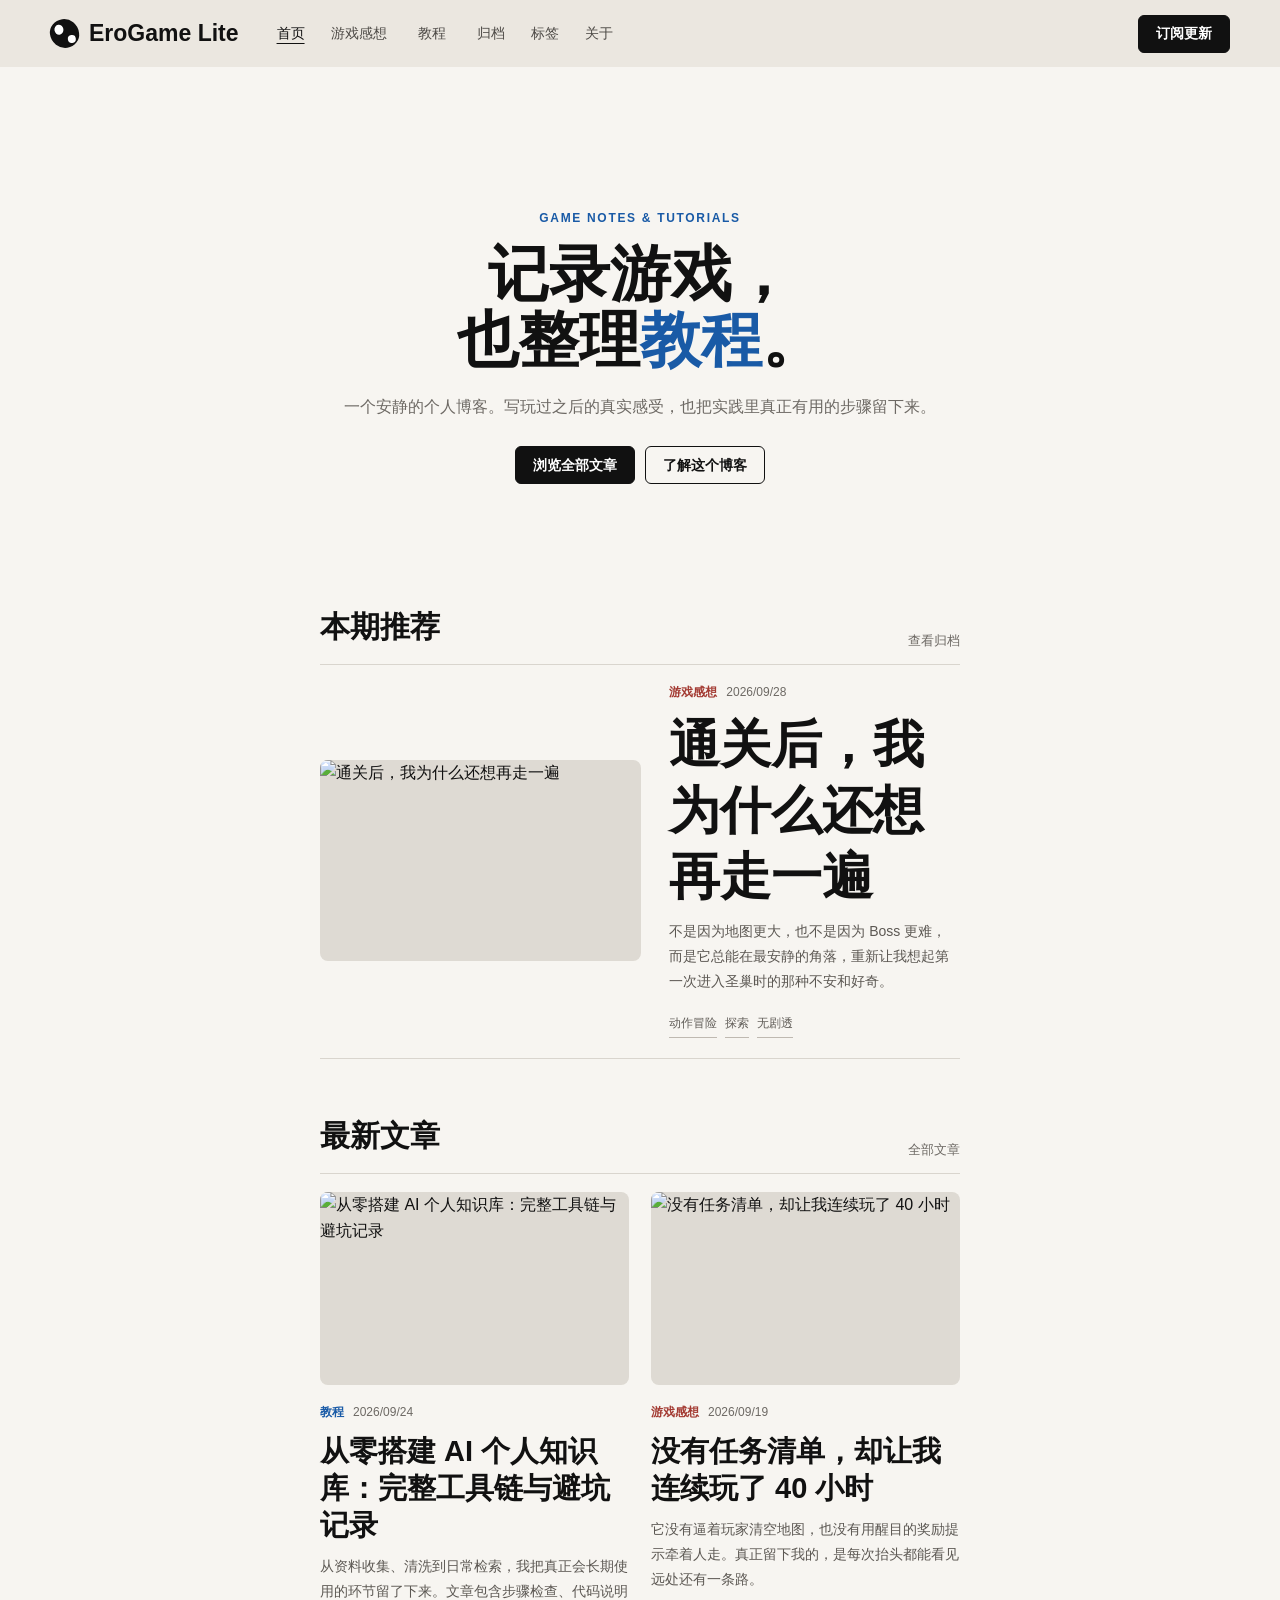
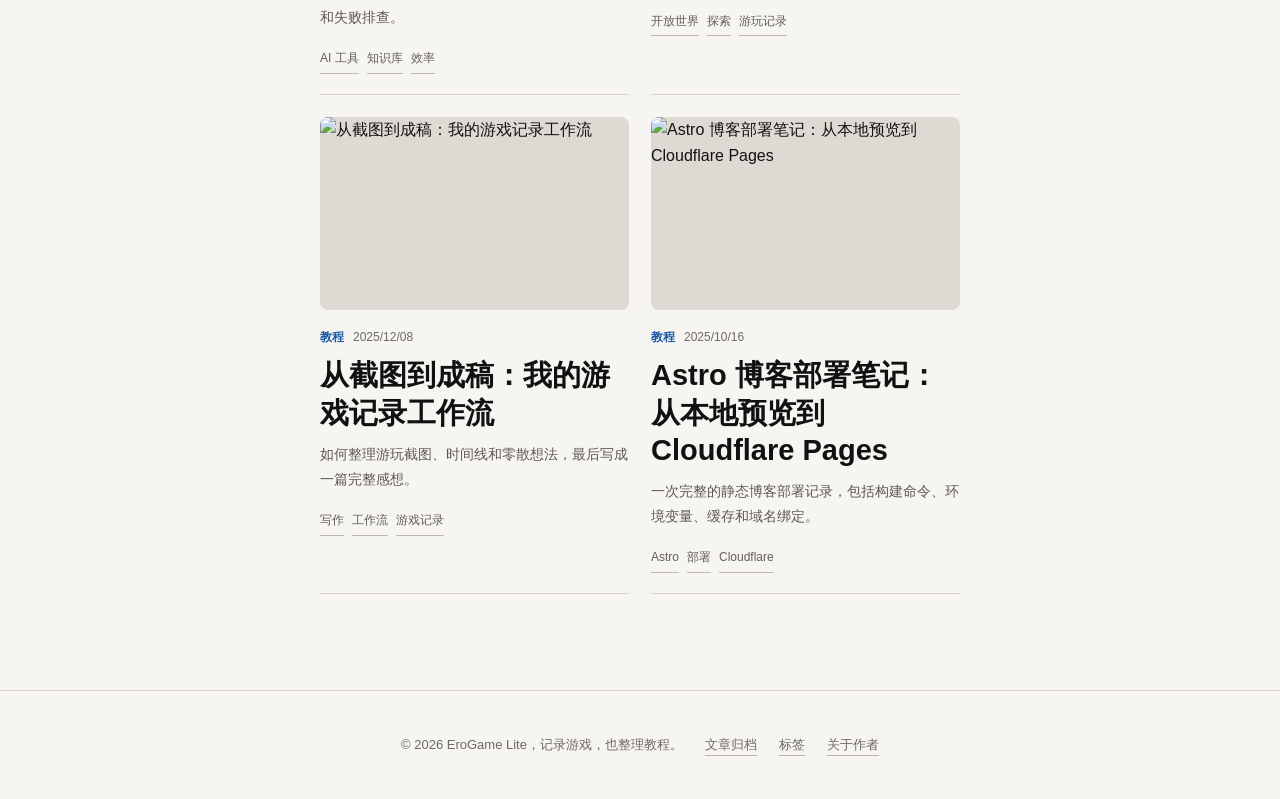
==== erogame-lite/index.html @ 3c937613 "Add files via upload 初始化 EroGame Lite 博客" ====
<!doctype html>
<html lang="zh-CN">
<head>
  <meta charset="utf-8">
  <meta name="viewport" content="width=device-width, initial-scale=1">
  <meta name="description" content="EroGame Lite：记录游戏体验，也整理真正用得上的教程。">
  <title>EroGame Lite · 游戏感想与教程</title>
  <link rel="stylesheet" href="assets/site.css">
  <link rel="stylesheet" href="assets/fonts.css">
  <script src="https://unpkg.com/lucide@0.468.0/dist/umd/lucide.js"></script>
  <script src="assets/posts.js"></script>
  <script src="assets/site.js" defer></script>
</head>
<body data-page="home" data-base=".">
  <header class="top-shell">
    <div class="header-inner">
      <a class="brand" href="index.html">
        <span class="brand-mark" aria-hidden="true"></span>
        <span>EroGame Lite</span>
      </a>

      <nav class="main-nav" aria-label="主菜单">
        <div class="nav-item">
          <a class="nav-link active" href="index.html">首页</a>
        </div>
        <div class="nav-item">
          <button class="nav-menu-button" type="button" data-submenu-toggle>
            游戏感想
            <i data-lucide="chevron-down"></i>
          </button>
          <div class="submenu">
            <a href="archive.html?type=game">全部游戏感想 <small>18 篇</small></a>
            <a href="tags.html?tag=动作冒险">动作冒险 <small>6 篇</small></a>
            <a href="tags.html?tag=视觉小说">视觉小说 <small>4 篇</small></a>
            <a href="tags.html?tag=游玩记录">游玩记录 <small>8 篇</small></a>
          </div>
        </div>
        <div class="nav-item">
          <button class="nav-menu-button" type="button" data-submenu-toggle>
            教程
            <i data-lucide="chevron-down"></i>
          </button>
          <div class="submenu">
            <a href="archive.html?type=tutorial">全部教程 <small>14 篇</small></a>
            <a href="tags.html?tag=AI 工具">AI 工具 <small>5 篇</small></a>
            <a href="tags.html?tag=部署">部署 <small>4 篇</small></a>
            <a href="tags.html?tag=写作">写作 <small>3 篇</small></a>
          </div>
        </div>
        <div class="nav-item">
          <a class="nav-link" href="archive.html">归档</a>
        </div>
        <div class="nav-item">
          <a class="nav-link" href="tags.html">标签</a>
        </div>
        <div class="nav-item">
          <a class="nav-link" href="about.html">关于</a>
        </div>
      </nav>

      <div class="header-actions">
        <button class="icon-button" type="button" data-open-search aria-label="搜索">
          <i data-lucide="search"></i>
        </button>
        <button class="button header-subscribe" type="button" data-open-subscribe>订阅更新</button>
        <button class="icon-button mobile-menu-button" type="button" data-open-menu aria-label="打开菜单">
          <i data-lucide="menu"></i>
        </button>
      </div>
    </div>
  </header>

  <main class="page">
    <section class="hero">
      <p class="eyebrow">Game notes & tutorials</p>
      <h1 class="page-title center">记录游戏，<br>也整理<span class="title-accent">教程</span>。</h1>
      <p class="page-description center">一个安静的个人博客。写玩过之后的真实感受，也把实践里真正有用的步骤留下来。</p>
      <div class="hero-actions">
        <a class="button" href="archive.html">浏览全部文章</a>
        <a class="button secondary" href="about.html">了解这个博客</a>
      </div>
    </section>

    <section aria-labelledby="featured-title">
      <div class="section-head">
        <h2 id="featured-title">本期推荐</h2>
        <a href="archive.html">查看归档</a>
      </div>
      <div class="post-grid" data-home-featured></div>
    </section>

    <section aria-labelledby="latest-title">
      <div class="section-head">
        <h2 id="latest-title">最新文章</h2>
        <a href="archive.html">全部文章</a>
      </div>
      <div class="post-grid" data-home-latest></div>
    </section>
  </main>

  <footer class="site-footer">
    <div class="footer-inner">
      <span>© 2026 EroGame Lite，记录游戏，也整理教程。</span>
      <a href="archive.html">文章归档</a>
      <a href="tags.html">标签</a>
      <a href="about.html">关于作者</a>
    </div>
  </footer>
</body>
</html>
---- erogame-lite/assets/site.css ----
:root {
  --paper: #f7f5f1;
  --paper-deep: #ebe7e0;
  --surface: #ffffff;
  --ink: #111111;
  --muted: #6d6964;
  --soft: #938e87;
  --line: #d9d5ce;
  --line-soft: #e5e1db;
  --blue: #195aa6;
  --blue-soft: #eaf1f9;
  --red: #a33a32;
  --red-soft: #f8ece9;
  --green: #2d7559;
  --reading: min(50vw, 760px);
  --wide: min(1180px, calc(100% - 48px));
  --radius: 8px;
  --shadow: 0 16px 40px rgba(20, 20, 20, 0.07);
}

* {
  box-sizing: border-box;
}

html {
  scroll-behavior: smooth;
  scroll-padding-top: 132px;
}

body {
  margin: 0;
  color: var(--ink);
  background: var(--paper);
  font-family: var(--font-sans);
  line-height: 1.65;
  text-rendering: optimizeLegibility;
}

body.drawer-open,
body.modal-open {
  overflow: hidden;
}

a {
  color: inherit;
  text-decoration: none;
}

button,
input,
select {
  color: inherit;
  font: inherit;
}

button {
  cursor: pointer;
}

img {
  max-width: 100%;
}

svg {
  display: block;
}

.sr-only {
  position: absolute;
  width: 1px;
  height: 1px;
  padding: 0;
  margin: -1px;
  overflow: hidden;
  clip: rect(0, 0, 0, 0);
  white-space: nowrap;
  border: 0;
}

.top-shell {
  position: sticky;
  top: 0;
  z-index: 40;
  background: var(--paper-deep);
  transition: transform 420ms cubic-bezier(0.22, 1, 0.36, 1), box-shadow 320ms ease;
  will-change: transform;
}

.top-shell.scrolled {
  box-shadow: 0 10px 30px rgba(17, 17, 17, 0.06);
}

.top-shell.retracted {
  transform: translateY(-100%);
  box-shadow: none;
}

.header-inner,
.subnav-inner {
  width: var(--wide);
  margin: 0 auto;
}

.header-inner {
  display: flex;
  align-items: center;
  gap: 38px;
  min-height: 66px;
}

.brand {
  display: flex;
  flex: 0 0 auto;
  align-items: center;
  gap: 10px;
  font-family: var(--font-sans);
  font-size: 23px;
  font-weight: 700;
  letter-spacing: 0;
}

.brand-mark {
  position: relative;
  width: 29px;
  height: 29px;
  flex: 0 0 auto;
  overflow: hidden;
  border-radius: 49% 51% 47% 53% / 46% 55% 45% 54%;
  background: var(--ink);
  transform: rotate(-8deg);
}

.brand-mark::before,
.brand-mark::after {
  position: absolute;
  border-radius: 50%;
  background: #fff;
  content: "";
}

.brand-mark::before {
  top: 5px;
  left: 5px;
  width: 9px;
  height: 10px;
}

.brand-mark::after {
  right: 4px;
  bottom: 4px;
  width: 8px;
  height: 8px;
}

.main-nav {
  display: flex;
  flex: 1 1 auto;
  align-items: center;
  gap: 26px;
  min-width: 0;
}

.nav-item {
  position: relative;
}

.nav-link,
.nav-menu-button {
  display: inline-flex;
  align-items: center;
  gap: 5px;
  padding: 22px 0;
  border: 0;
  color: #4d4a46;
  background: transparent;
  font-size: 14px;
  white-space: nowrap;
}

.nav-link:hover,
.nav-link.active,
.nav-menu-button:hover,
.nav-item.open > .nav-menu-button {
  color: var(--ink);
}

.nav-link.active {
  text-decoration: underline;
  text-decoration-thickness: 1px;
  text-underline-offset: 5px;
}

.nav-menu-button svg {
  width: 14px;
  height: 14px;
  transition: transform 260ms cubic-bezier(0.22, 1, 0.36, 1);
}

.nav-item.open .nav-menu-button svg {
  transform: rotate(180deg);
}

.submenu {
  position: absolute;
  top: calc(100% - 3px);
  left: -13px;
  width: 210px;
  padding: 8px;
  border: 1px solid var(--line);
  border-radius: var(--radius);
  background: var(--paper);
  box-shadow: var(--shadow);
  opacity: 0;
  pointer-events: none;
  transform: translateY(-10px) scale(0.98);
  transform-origin: top left;
  transition:
    opacity 240ms ease,
    transform 320ms cubic-bezier(0.22, 1, 0.36, 1),
    visibility 240ms ease;
  visibility: hidden;
}

.nav-item.open .submenu,
.nav-item:hover .submenu,
.nav-item:focus-within .submenu {
  opacity: 1;
  pointer-events: auto;
  transform: translateY(0) scale(1);
  visibility: visible;
}

.submenu a {
  display: flex;
  align-items: center;
  justify-content: space-between;
  gap: 14px;
  padding: 9px 10px;
  border-radius: 6px;
  color: #59554f;
  font-size: 13px;
}

.submenu a:hover {
  color: var(--ink);
  background: #e4e0d9;
}

.submenu small {
  color: var(--muted);
  font-size: 11px;
}

.header-actions {
  display: flex;
  flex: 0 0 auto;
  align-items: center;
  gap: 9px;
  margin-left: auto;
}

.icon-button {
  display: grid;
  width: 36px;
  height: 36px;
  place-items: center;
  border: 0;
  border-radius: 6px;
  cursor: pointer;
  color: #3f3c38;
  background: transparent;
}

.icon-button:hover {
  color: var(--blue);
  background: rgba(255, 255, 255, 0.48);
}

.icon-button svg {
  width: 18px;
  height: 18px;
}

.button {
  display: inline-flex;
  align-items: center;
  justify-content: center;
  gap: 7px;
  min-height: 38px;
  padding: 0 17px;
  border: 1px solid var(--ink);
  border-radius: 6px;
  color: #fff;
  background: var(--ink);
  font-size: 14px;
  font-weight: 700;
  transition: color 180ms ease, background 180ms ease, border-color 180ms ease;
}

.button:hover {
  color: var(--ink);
  background: transparent;
}

.button.secondary {
  color: var(--ink);
  background: transparent;
}

.button.secondary:hover {
  color: #fff;
  background: var(--ink);
}

.button svg {
  width: 17px;
  height: 17px;
}

.mobile-menu-button {
  display: none;
}

.subnav {
  border-top: 1px solid #ddd8d0;
  border-bottom: 1px solid #ded9d1;
}

.subnav-inner {
  display: flex;
  align-items: center;
  gap: 28px;
  min-height: 49px;
}

.breadcrumbs {
  display: flex;
  flex: 0 0 auto;
  align-items: center;
  gap: 8px;
  color: #6f6a64;
  font-size: 12px;
  white-space: nowrap;
}

.breadcrumbs svg {
  width: 13px;
  height: 13px;
}

.breadcrumbs a:hover {
  color: var(--ink);
}

.breadcrumbs .current {
  max-width: 240px;
  overflow: hidden;
  color: var(--ink);
  text-overflow: ellipsis;
}

.subnav-list {
  display: flex;
  flex: 1 1 auto;
  align-items: center;
  gap: 24px;
  min-width: 0;
  overflow-x: auto;
  scrollbar-width: none;
}

.subnav-list::-webkit-scrollbar {
  display: none;
}

.subnav-link,
.subnav-button {
  position: relative;
  flex: 0 0 auto;
  padding: 14px 0;
  border: 0;
  color: #625e59;
  background: transparent;
  font-size: 13px;
  white-space: nowrap;
}

.subnav-link:hover,
.subnav-link.active,
.subnav-button:hover,
.subnav-button.active {
  color: var(--ink);
}

.subnav-link.active::after,
.subnav-button.active::after {
  position: absolute;
  right: 0;
  bottom: -1px;
  left: 0;
  height: 2px;
  background: var(--ink);
  content: "";
}

.mobile-drawer {
  position: fixed;
  inset: 0;
  z-index: 70;
  display: none;
}

.drawer-backdrop {
  position: absolute;
  inset: 0;
  background: rgba(17, 17, 17, 0.32);
  opacity: 0;
  transition: opacity 280ms ease;
}

.drawer-panel {
  position: absolute;
  top: 0;
  right: 0;
  width: min(86vw, 360px);
  height: 100%;
  padding: 20px;
  overflow-y: auto;
  background: var(--paper);
  box-shadow: -16px 0 40px rgba(17, 17, 17, 0.12);
  transform: translateX(100%);
  transition: transform 360ms cubic-bezier(0.22, 1, 0.36, 1);
}

.mobile-drawer.open {
  display: block;
}

.mobile-drawer.open .drawer-backdrop {
  opacity: 1;
}

.mobile-drawer.open .drawer-panel {
  transform: translateX(0);
}

.drawer-head {
  display: flex;
  align-items: center;
  justify-content: space-between;
  padding-bottom: 15px;
  border-bottom: 1px solid var(--line);
}

.drawer-nav {
  padding-top: 10px;
}

.drawer-link,
.drawer-group-button {
  display: flex;
  width: 100%;
  align-items: center;
  justify-content: space-between;
  gap: 16px;
  padding: 13px 4px;
  border: 0;
  border-bottom: 1px solid var(--line-soft);
  color: #3f3c38;
  background: transparent;
  text-align: left;
}

.drawer-group-button svg {
  width: 17px;
  height: 17px;
  transition: transform 300ms cubic-bezier(0.22, 1, 0.36, 1);
}

.drawer-group.open .drawer-group-button svg {
  transform: rotate(180deg);
}

.drawer-submenu {
  display: grid;
  grid-template-rows: 0fr;
  transition: grid-template-rows 360ms cubic-bezier(0.22, 1, 0.36, 1);
}

.drawer-group.open .drawer-submenu {
  grid-template-rows: 1fr;
}

.drawer-submenu > div {
  overflow: hidden;
}

.drawer-submenu a {
  display: block;
  padding: 10px 16px;
  color: var(--muted);
  font-size: 14px;
}

.drawer-submenu a:hover {
  color: var(--ink);
}

.page {
  width: var(--reading);
  margin: 0 auto;
  padding: 64px 0 96px;
}

.page.wide-page {
  width: var(--wide);
}

.page-header {
  padding-bottom: 38px;
  border-bottom: 1px solid var(--line);
}

.eyebrow {
  margin: 0 0 12px;
  color: var(--blue);
  font-size: 12px;
  font-weight: 700;
  letter-spacing: 0.14em;
  text-transform: uppercase;
}

.page-title {
  margin: 0;
  font-family: var(--font-sans);
  font-size: clamp(42px, 4.8vw, 64px);
  font-weight: 700;
  line-height: 1.08;
  letter-spacing: 0;
}

.page-title.center {
  text-align: center;
}

.title-accent {
  color: var(--blue);
}

.page-description {
  max-width: 620px;
  margin: 18px 0 0;
  color: var(--muted);
  font-size: 15px;
  line-height: 1.85;
}

.page-description.center {
  margin-right: auto;
  margin-left: auto;
  text-align: center;
}

.hero {
  padding: 78px 0 66px;
  text-align: center;
}

.hero .page-description {
  font-size: 16px;
}

.hero-actions {
  display: flex;
  flex-wrap: wrap;
  justify-content: center;
  gap: 10px;
  margin-top: 25px;
}

.section-head {
  display: flex;
  align-items: flex-end;
  justify-content: space-between;
  gap: 24px;
  margin: 52px 0 18px;
  padding-bottom: 12px;
  border-bottom: 1px solid var(--line);
}

.section-head h2 {
  margin: 0;
  font-family: var(--font-sans);
  font-size: 30px;
  font-weight: 700;
}

.section-head a {
  color: var(--muted);
  font-size: 13px;
}

.section-head a:hover {
  color: var(--blue);
}

.post-grid {
  display: grid;
  grid-template-columns: repeat(2, minmax(0, 1fr));
  gap: 22px;
}

.post-card {
  min-width: 0;
  padding-bottom: 20px;
  border-bottom: 1px solid var(--line);
}

.post-card.featured {
  grid-column: 1 / -1;
  display: grid;
  grid-template-columns: minmax(0, 1.05fr) minmax(280px, 0.95fr);
  gap: 28px;
  align-items: center;
}

.post-cover {
  display: block;
  overflow: hidden;
  border-radius: var(--radius);
  background: #dedad3;
}

.post-cover img {
  display: block;
  width: 100%;
  aspect-ratio: 16 / 10;
  object-fit: cover;
  transition: transform 500ms cubic-bezier(0.22, 1, 0.36, 1);
}

.post-cover:hover img {
  transform: scale(1.025);
}

.post-card:not(.featured) .post-cover {
  margin-bottom: 18px;
}

.post-meta,
.article-meta,
.archive-facts {
  display: flex;
  flex-wrap: wrap;
  align-items: center;
  gap: 9px;
  color: var(--muted);
  font-size: 12px;
}

.post-meta .type,
.archive-type {
  color: var(--blue);
  font-weight: 700;
}

.post-meta .type.game,
.archive-type.game {
  color: var(--red);
}

.meta-dot {
  width: 3px;
  height: 3px;
  border-radius: 50%;
  background: #aaa49d;
}

.post-title {
  margin: 10px 0 0;
  font-family: var(--font-sans);
  font-size: 29px;
  font-weight: 700;
  line-height: 1.28;
  letter-spacing: 0;
}

.post-card.featured .post-title {
  font-size: clamp(34px, 4vw, 52px);
}

.post-title a:hover {
  color: var(--blue);
}

.post-summary {
  margin: 10px 0 0;
  color: #5c5853;
  font-size: 14px;
  line-height: 1.8;
}

.tag-list {
  display: flex;
  flex-wrap: wrap;
  gap: 8px;
  margin-top: 15px;
}

.tag-list a,
.tag-pill {
  padding: 4px 0;
  border-bottom: 1px solid #bfb9b1;
  color: #625e59;
  font-size: 12px;
  background: transparent;
}

.tag-list a:hover,
.tag-pill:hover,
.tag-pill.active {
  color: var(--blue);
  border-color: var(--blue);
}

.article-grid {
  display: grid;
  gap: 0;
}

.article-row {
  display: grid;
  grid-template-columns: 92px minmax(0, 1fr);
  gap: 24px;
  padding: 27px 0;
  border-bottom: 1px solid var(--line);
}

.article-date {
  color: var(--muted);
  font-size: 12px;
  line-height: 1.8;
}

.article-date strong {
  display: block;
  color: var(--ink);
  font-family: Georgia, "Times New Roman", serif;
  font-size: 21px;
  font-weight: 400;
}

.article-row h3 {
  margin: 5px 0 0;
  font-family: var(--font-sans);
  font-size: 25px;
  font-weight: 700;
  line-height: 1.4;
}

.article-row h3 a:hover {
  color: var(--blue);
}

.article-row p {
  margin: 8px 0 0;
  color: #625e59;
  font-size: 14px;
}

.filters {
  display: flex;
  flex-wrap: wrap;
  gap: 10px;
  margin: 25px 0 0;
}

.filter-chip {
  padding: 7px 12px;
  border: 1px solid var(--line);
  border-radius: 99px;
  color: #5e5a55;
  background: transparent;
  font-size: 13px;
}

.filter-chip:hover,
.filter-chip.active {
  color: var(--ink);
  border-color: var(--ink);
  background: #fff;
}

.search-panel {
  margin-top: 30px;
}

.search-field {
  display: flex;
  align-items: center;
  gap: 12px;
  height: 54px;
  padding: 0 17px;
  border: 1px solid #bfb9b1;
  border-radius: var(--radius);
  background: #fff;
}

.search-field:focus-within {
  border-color: var(--ink);
  box-shadow: 0 0 0 3px rgba(17, 17, 17, 0.05);
}

.search-field svg {
  width: 20px;
  height: 20px;
  flex: 0 0 auto;
  color: var(--muted);
}

.search-field input {
  width: 100%;
  border: 0;
  outline: 0;
  background: transparent;
  font-size: 16px;
}

.search-count {
  margin: 17px 0 0;
  color: var(--muted);
  font-size: 13px;
}

.state-box {
  margin-top: 34px;
  padding: 38px 24px;
  border: 1px solid var(--line);
  border-radius: var(--radius);
  color: var(--muted);
  background: rgba(255, 255, 255, 0.4);
  text-align: center;
}

.state-box svg {
  width: 28px;
  height: 28px;
  margin: 0 auto 10px;
}

.state-box h2 {
  margin: 0 0 7px;
  color: var(--ink);
  font-family: var(--font-sans);
  font-size: 25px;
  font-weight: 700;
}

.skeleton-list {
  display: grid;
  gap: 18px;
  margin-top: 28px;
}

.skeleton {
  overflow: hidden;
  min-height: 118px;
  border-radius: var(--radius);
  background: #e5e1da;
}

.skeleton::after {
  display: block;
  width: 45%;
  height: 100%;
  background: linear-gradient(90deg, transparent, rgba(255, 255, 255, 0.48), transparent);
  animation: skeleton 1.2s infinite;
  content: "";
}

@keyframes skeleton {
  from {
    transform: translateX(-120%);
  }
  to {
    transform: translateX(260%);
  }
}

.article-header {
  padding-bottom: 36px;
  border-bottom: 1px solid var(--line);
}

.article-category {
  display: inline-block;
  margin-bottom: 15px;
  color: var(--red);
  font-size: 12px;
  font-weight: 700;
  letter-spacing: 0.08em;
}

.article-category.tutorial {
  color: var(--blue);
}

.article-title {
  margin: 0;
  font-family: var(--font-sans);
  font-size: clamp(42px, 4.7vw, 64px);
  font-weight: 700;
  line-height: 1.08;
  letter-spacing: 0;
}

.article-summary {
  margin: 19px 0 0;
  color: #55514c;
  font-size: 16px;
  line-height: 1.85;
}

.article-meta {
  gap: 14px;
  margin-top: 22px;
  font-size: 13px;
}

.article-meta span {
  display: inline-flex;
  align-items: center;
  gap: 6px;
}

.article-meta svg {
  width: 15px;
  height: 15px;
}

.article-cover {
  display: block;
  overflow: hidden;
  margin-top: 31px;
  border-radius: var(--radius);
  background: #dedad3;
}

.article-cover img {
  display: block;
  width: 100%;
  aspect-ratio: 16 / 9;
  object-fit: cover;
}

.article-body {
  padding-top: 42px;
  color: #252321;
  font-size: 17px;
  line-height: 1.92;
}

.article-body > *:first-child {
  margin-top: 0;
}

.article-body p {
  margin: 0 0 25px;
}

.article-body h2,
.article-body h3 {
  scroll-margin-top: 132px;
  font-family: var(--font-sans);
  font-weight: 700;
  letter-spacing: 0;
}

.article-body h2 {
  margin: 52px 0 20px;
  font-size: 32px;
  line-height: 1.25;
}

.article-body h3 {
  margin: 36px 0 14px;
  font-size: 23px;
  line-height: 1.35;
}

.article-body blockquote {
  margin: 32px 0;
  padding: 2px 0 2px 22px;
  border-left: 3px solid #a9a39b;
  color: #514d48;
  font-family: var(--font-sans);
  font-size: 20px;
  line-height: 1.75;
}

.article-body ul,
.article-body ol {
  margin: 0 0 26px;
  padding-left: 25px;
}

.article-body li + li {
  margin-top: 8px;
}

.article-body pre {
  overflow-x: auto;
  margin: 28px 0;
  padding: 19px 20px;
  border: 1px solid #3e3b38;
  border-radius: var(--radius);
  color: #f5f2ed;
  background: #1f1e1c;
  font-family: Consolas, "SFMono-Regular", monospace;
  font-size: 14px;
  line-height: 1.75;
}

.article-body code {
  font-family: Consolas, "SFMono-Regular", monospace;
}

.callout {
  display: flex;
  gap: 12px;
  margin: 28px 0 34px;
  padding: 17px 18px;
  border: 1px solid #cad9ea;
  border-radius: var(--radius);
  color: #31577e;
  background: var(--blue-soft);
  font-size: 14px;
  line-height: 1.75;
}

.callout.warning {
  border-color: #e4c9c2;
  color: #77362f;
  background: var(--red-soft);
}

.key-points {
  margin: 36px 0;
  padding: 22px 24px;
  border: 1px solid var(--line-soft);
  border-radius: var(--radius);
  background: rgba(255, 255, 255, 0.5);
}

.key-points h3 {
  margin-top: 0;
}

.key-points ul,
.key-points ol {
  margin-bottom: 0;
}

.article-actions {
  display: flex;
  flex-wrap: wrap;
  gap: 9px;
  margin-top: 35px;
}

.article-action {
  display: inline-flex;
  min-height: 38px;
  align-items: center;
  gap: 7px;
  padding: 0 13px;
  border: 1px solid var(--line);
  border-radius: 6px;
  color: #55514c;
  background: transparent;
  font-size: 13px;
}

.article-action:hover,
.article-action.active {
  color: var(--ink);
  border-color: var(--ink);
  background: #fff;
}

.article-action svg {
  width: 16px;
  height: 16px;
}

.article-end {
  margin-top: 62px;
  padding-top: 28px;
  border-top: 1px solid var(--line);
}

.article-pagination {
  display: grid;
  grid-template-columns: repeat(2, minmax(0, 1fr));
  gap: 14px;
  margin-top: 26px;
}

.article-pagination a {
  min-height: 110px;
  padding: 18px;
  border: 1px solid var(--line);
  border-radius: var(--radius);
  background: rgba(255, 255, 255, 0.42);
}

.article-pagination a:hover {
  border-color: #a9a39b;
  background: #fff;
}

.pagination-label {
  display: block;
  margin-bottom: 7px;
  color: var(--muted);
  font-size: 12px;
}

.pagination-title {
  font-family: var(--font-sans);
  font-weight: 700;
  font-size: 19px;
  line-height: 1.45;
}

.floating-guide {
  position: fixed;
  top: 50%;
  right: max(24px, calc((100vw - 1180px) / 2 - 116px));
  z-index: 25;
  display: grid;
  gap: 13px;
  min-width: 122px;
  padding: 15px 16px;
  border: 1px solid var(--line);
  border-radius: var(--radius);
  background: var(--paper-deep);
  box-shadow: var(--shadow);
  opacity: 0;
  pointer-events: none;
  transform: translate(22px, -50%);
  transition: opacity 380ms ease, transform 420ms cubic-bezier(0.22, 1, 0.36, 1);
}

.floating-guide.visible {
  opacity: 1;
  pointer-events: auto;
  transform: translate(0, -50%);
}

.floating-guide a {
  position: relative;
  padding-left: 14px;
  color: #57534f;
  font-size: 12px;
  white-space: nowrap;
}

.floating-guide a::before {
  position: absolute;
  top: 50%;
  left: 0;
  width: 7px;
  height: 1px;
  background: transparent;
  content: "";
  transform: translateY(-50%);
  transition: width 280ms ease, background 280ms ease;
}

.floating-guide a:hover,
.floating-guide a.active {
  color: var(--ink);
}

.floating-guide a.active::before {
  width: 10px;
  background: var(--ink);
}

.reading-progress {
  position: fixed;
  top: 0;
  left: 0;
  z-index: 80;
  width: 0;
  height: 2px;
  background: var(--blue);
  transition: width 100ms linear;
}

.archive-group + .archive-group {
  margin-top: 48px;
}

.archive-year {
  display: flex;
  align-items: baseline;
  justify-content: space-between;
  gap: 16px;
  margin: 0 0 10px;
  padding-bottom: 12px;
  border-bottom: 1px solid var(--line);
  font-family: var(--font-sans);
  font-size: 30px;
  font-weight: 700;
}

.archive-year small {
  color: var(--muted);
  font-family: Arial, "Microsoft YaHei", sans-serif;
  font-size: 12px;
  font-weight: 400;
}

.tag-cloud {
  display: flex;
  flex-wrap: wrap;
  gap: 12px 17px;
  margin-top: 30px;
}

.tag-cloud .tag-pill {
  font-size: 15px;
}

.about-grid {
  display: grid;
  grid-template-columns: minmax(0, 1fr) 260px;
  gap: 44px;
  margin-top: 34px;
}

.about-copy {
  font-size: 16px;
  line-height: 1.9;
}

.about-copy h2 {
  margin: 38px 0 12px;
  font-family: Georgia, "Times New Roman", "Songti SC", serif;
  font-size: 28px;
  font-weight: 400;
}

.about-side {
  padding: 20px;
  border: 1px solid var(--line);
  border-radius: var(--radius);
  background: rgba(255, 255, 255, 0.42);
}

.about-side h2 {
  margin: 0 0 13px;
  font-size: 16px;
}

.about-links {
  display: grid;
  gap: 2px;
}

.about-links a {
  display: flex;
  align-items: center;
  justify-content: space-between;
  gap: 12px;
  padding: 9px 0;
  border-bottom: 1px solid var(--line-soft);
  color: #57534f;
  font-size: 13px;
}

.about-links a:hover {
  color: var(--blue);
}

.about-links svg {
  width: 15px;
  height: 15px;
}

.site-footer {
  border-top: 1px solid var(--line);
  background: var(--paper);
}

.footer-inner {
  display: flex;
  align-items: center;
  justify-content: center;
  gap: 22px;
  width: var(--wide);
  min-height: 108px;
  margin: 0 auto;
  color: var(--muted);
  font-size: 13px;
  text-align: center;
}

.footer-inner a {
  border-bottom: 1px solid #bbb5ad;
}

.footer-inner a:hover {
  color: var(--blue);
  border-color: var(--blue);
}

.modal {
  position: fixed;
  inset: 0;
  z-index: 90;
  display: grid;
  place-items: center;
  padding: 20px;
  background: rgba(17, 17, 17, 0.35);
  opacity: 0;
  pointer-events: none;
  transition: opacity 260ms ease;
}

.modal.open {
  opacity: 1;
  pointer-events: auto;
}

.modal-card {
  width: min(100%, 460px);
  padding: 26px;
  border: 1px solid var(--line);
  border-radius: 10px;
  background: var(--paper);
  box-shadow: 0 26px 80px rgba(17, 17, 17, 0.18);
  transform: translateY(16px) scale(0.98);
  transition: transform 340ms cubic-bezier(0.22, 1, 0.36, 1);
}

.modal.open .modal-card {
  transform: translateY(0) scale(1);
}

.modal-head {
  display: flex;
  align-items: center;
  justify-content: space-between;
  gap: 16px;
}

.modal-title {
  margin: 0;
  font-family: var(--font-sans);
  font-size: 28px;
  font-weight: 700;
}

.modal-copy {
  margin: 10px 0 18px;
  color: var(--muted);
  font-size: 14px;
}

.modal-form {
  display: flex;
  gap: 9px;
}

.modal-form input {
  min-width: 0;
  height: 42px;
  flex: 1 1 auto;
  padding: 0 13px;
  border: 1px solid var(--line);
  border-radius: 6px;
  outline: 0;
  background: #fff;
}

.modal-form input:focus {
  border-color: var(--ink);
}

.toast {
  position: fixed;
  right: 24px;
  bottom: 24px;
  z-index: 100;
  max-width: min(360px, calc(100vw - 32px));
  padding: 12px 15px;
  border: 1px solid var(--line);
  border-radius: 7px;
  color: var(--ink);
  background: var(--paper);
  box-shadow: var(--shadow);
  opacity: 0;
  pointer-events: none;
  transform: translateY(12px);
  transition: opacity 240ms ease, transform 320ms cubic-bezier(0.22, 1, 0.36, 1);
}

.toast.show {
  opacity: 1;
  transform: translateY(0);
}

@media (max-width: 1060px) {
  :root {
    --reading: min(720px, calc(100% - 48px));
  }

  .header-inner {
    gap: 24px;
  }

  .main-nav {
    gap: 18px;
  }

  .floating-guide {
    display: none;
  }

  .about-grid {
    grid-template-columns: 1fr;
  }
}

@media (max-width: 820px) {
  .main-nav,
  .header-actions .icon-button {
    display: none;
  }

  .mobile-menu-button {
    display: grid;
  }

  .subnav-inner {
    align-items: flex-start;
    flex-direction: column;
    gap: 0;
    padding: 9px 0 0;
  }

  .subnav-list {
    width: 100%;
  }

  .post-grid {
    grid-template-columns: 1fr;
  }

  .post-card.featured {
    grid-template-columns: 1fr;
  }
}

@media (max-width: 760px) {
  :root {
    --reading: calc(100% - 32px);
    --wide: calc(100% - 32px);
  }

  html {
    scroll-padding-top: 108px;
  }

  .header-inner {
    min-height: 60px;
  }

  .brand {
    font-size: 20px;
  }

  .button.header-subscribe {
    min-height: 36px;
    padding: 0 13px;
    font-size: 13px;
  }

  .page {
    padding: 44px 0 72px;
  }

  .hero {
    padding: 52px 0 44px;
  }

  .page-title,
  .article-title {
    font-size: 41px;
  }

  .post-card.featured {
    gap: 18px;
  }

  .post-card.featured .post-title {
    font-size: 31px;
  }

  .article-row {
    grid-template-columns: 1fr;
    gap: 7px;
  }

  .article-date strong {
    display: inline;
    font-size: 16px;
  }

  .article-body {
    font-size: 16px;
  }

  .article-body h2 {
    font-size: 28px;
  }

  .article-pagination {
    grid-template-columns: 1fr;
  }

  .modal-form {
    flex-direction: column;
  }

  .footer-inner {
    flex-direction: column;
    gap: 8px;
    padding: 24px 0;
  }
}

@media (prefers-reduced-motion: reduce) {
  *,
  *::before,
  *::after {
    scroll-behavior: auto !important;
    transition-duration: 0.01ms !important;
    animation-duration: 0.01ms !important;
    animation-iteration-count: 1 !important;
  }
}
---- erogame-lite/assets/fonts.css ----
/*
 * Noto Sans SC Variable
 * Source: @fontsource-variable/noto-sans-sc
 * License: SIL Open Font License 1.1
 * https://github.com/notofonts/noto-cjk/blob/main/Sans/LICENSE
 */
@import url("https://cdn.jsdelivr.net/npm/@fontsource-variable/noto-sans-sc@5.3.0/index.css");

:root {
  --font-sans:
    "Noto Sans SC Variable",
    -apple-system,
    BlinkMacSystemFont,
    "Helvetica Neue",
    Helvetica,
    Arial,
    "PingFang SC",
    "Hiragino Sans GB",
    "Microsoft YaHei",
    sans-serif;
}
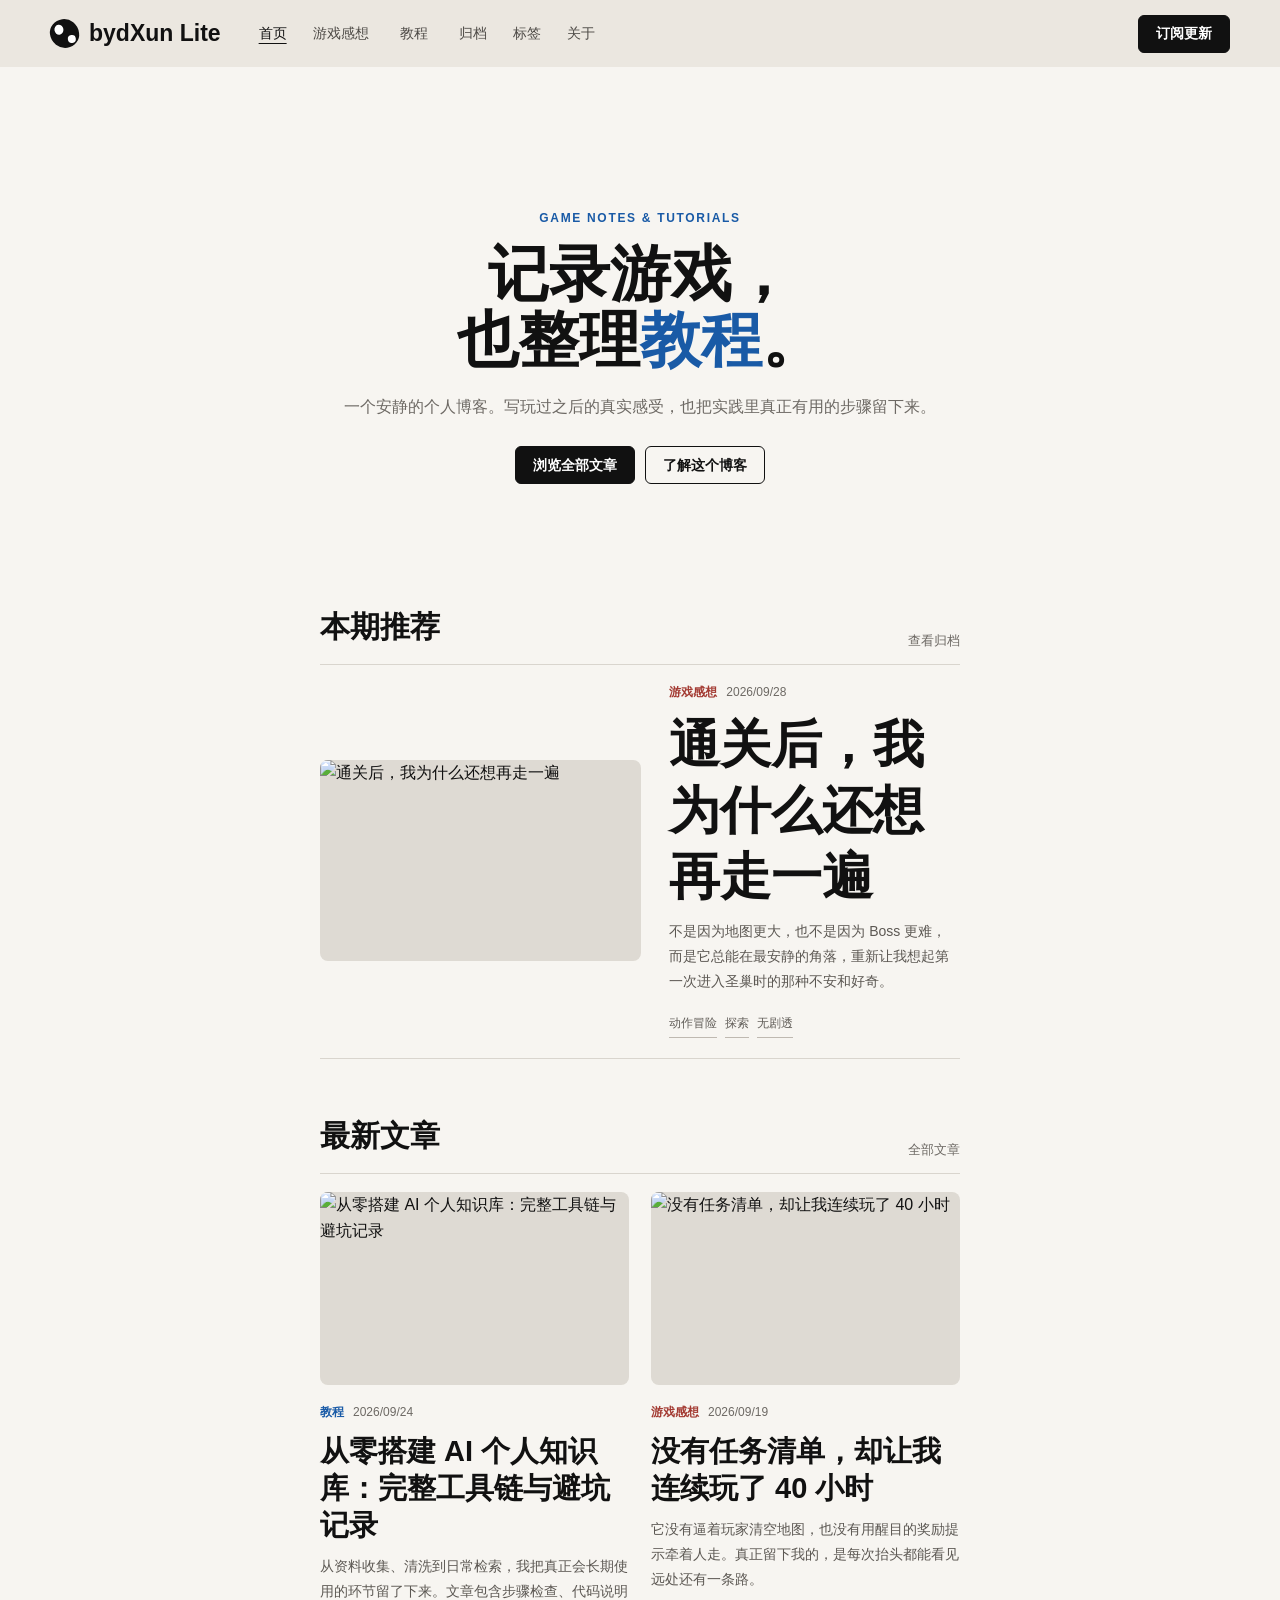
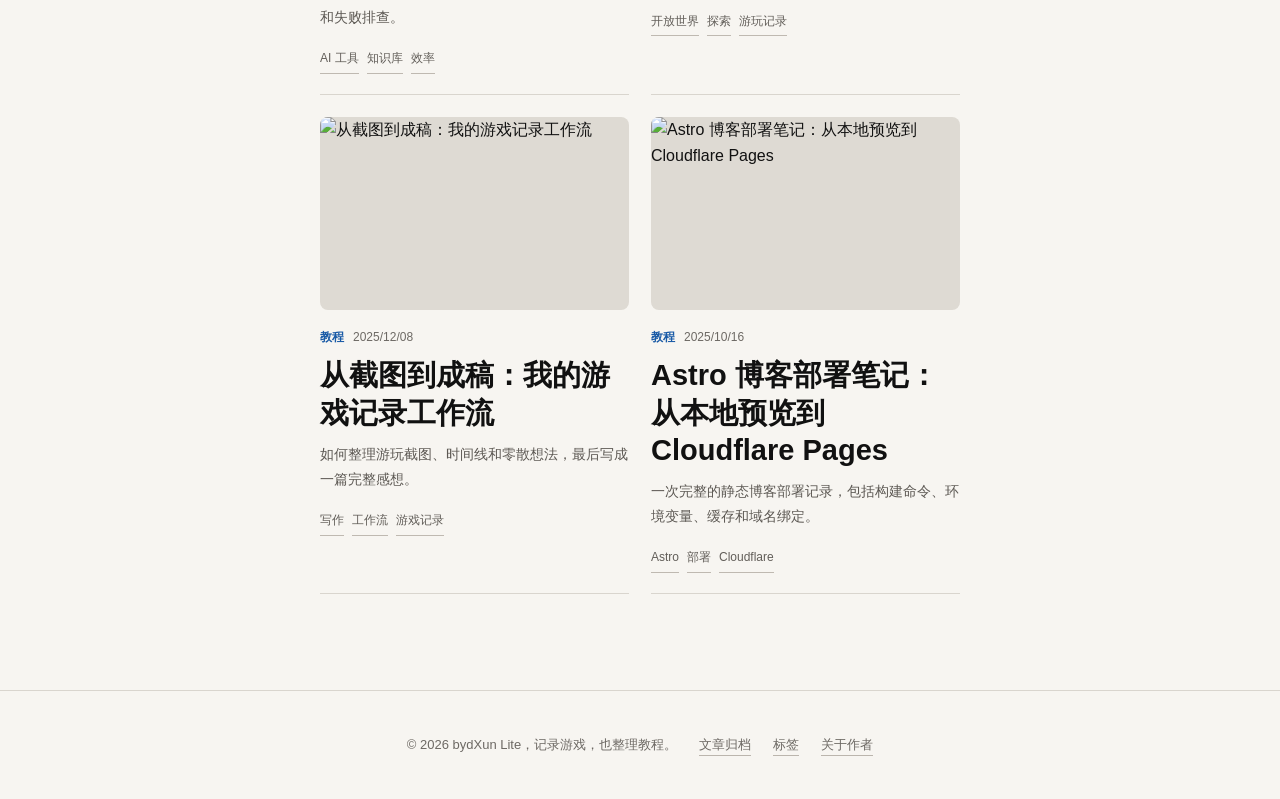
==== commit 2ba8fdb4: "更新网站名称为 bydXun Lite" ====
--- a/erogame-lite/index.html
+++ b/erogame-lite/index.html
@@ -3,8 +3,8 @@
 <head>
   <meta charset="utf-8">
   <meta name="viewport" content="width=device-width, initial-scale=1">
-  <meta name="description" content="EroGame Lite：记录游戏体验，也整理真正用得上的教程。">
-  <title>EroGame Lite · 游戏感想与教程</title>
+  <meta name="description" content="bydXun Lite：记录游戏体验，也整理真正用得上的教程。">
+  <title>bydXun Lite · 游戏感想与教程</title>
   <link rel="stylesheet" href="assets/site.css">
   <link rel="stylesheet" href="assets/fonts.css">
   <script src="https://unpkg.com/lucide@0.468.0/dist/umd/lucide.js"></script>
@@ -16,7 +16,7 @@
     <div class="header-inner">
       <a class="brand" href="index.html">
         <span class="brand-mark" aria-hidden="true"></span>
-        <span>EroGame Lite</span>
+        <span>bydXun Lite</span>
       </a>
 
       <nav class="main-nav" aria-label="主菜单">
@@ -100,7 +100,7 @@
 
   <footer class="site-footer">
     <div class="footer-inner">
-      <span>© 2026 EroGame Lite，记录游戏，也整理教程。</span>
+      <span>© 2026 bydXun Lite，记录游戏，也整理教程。</span>
       <a href="archive.html">文章归档</a>
       <a href="tags.html">标签</a>
       <a href="about.html">关于作者</a>
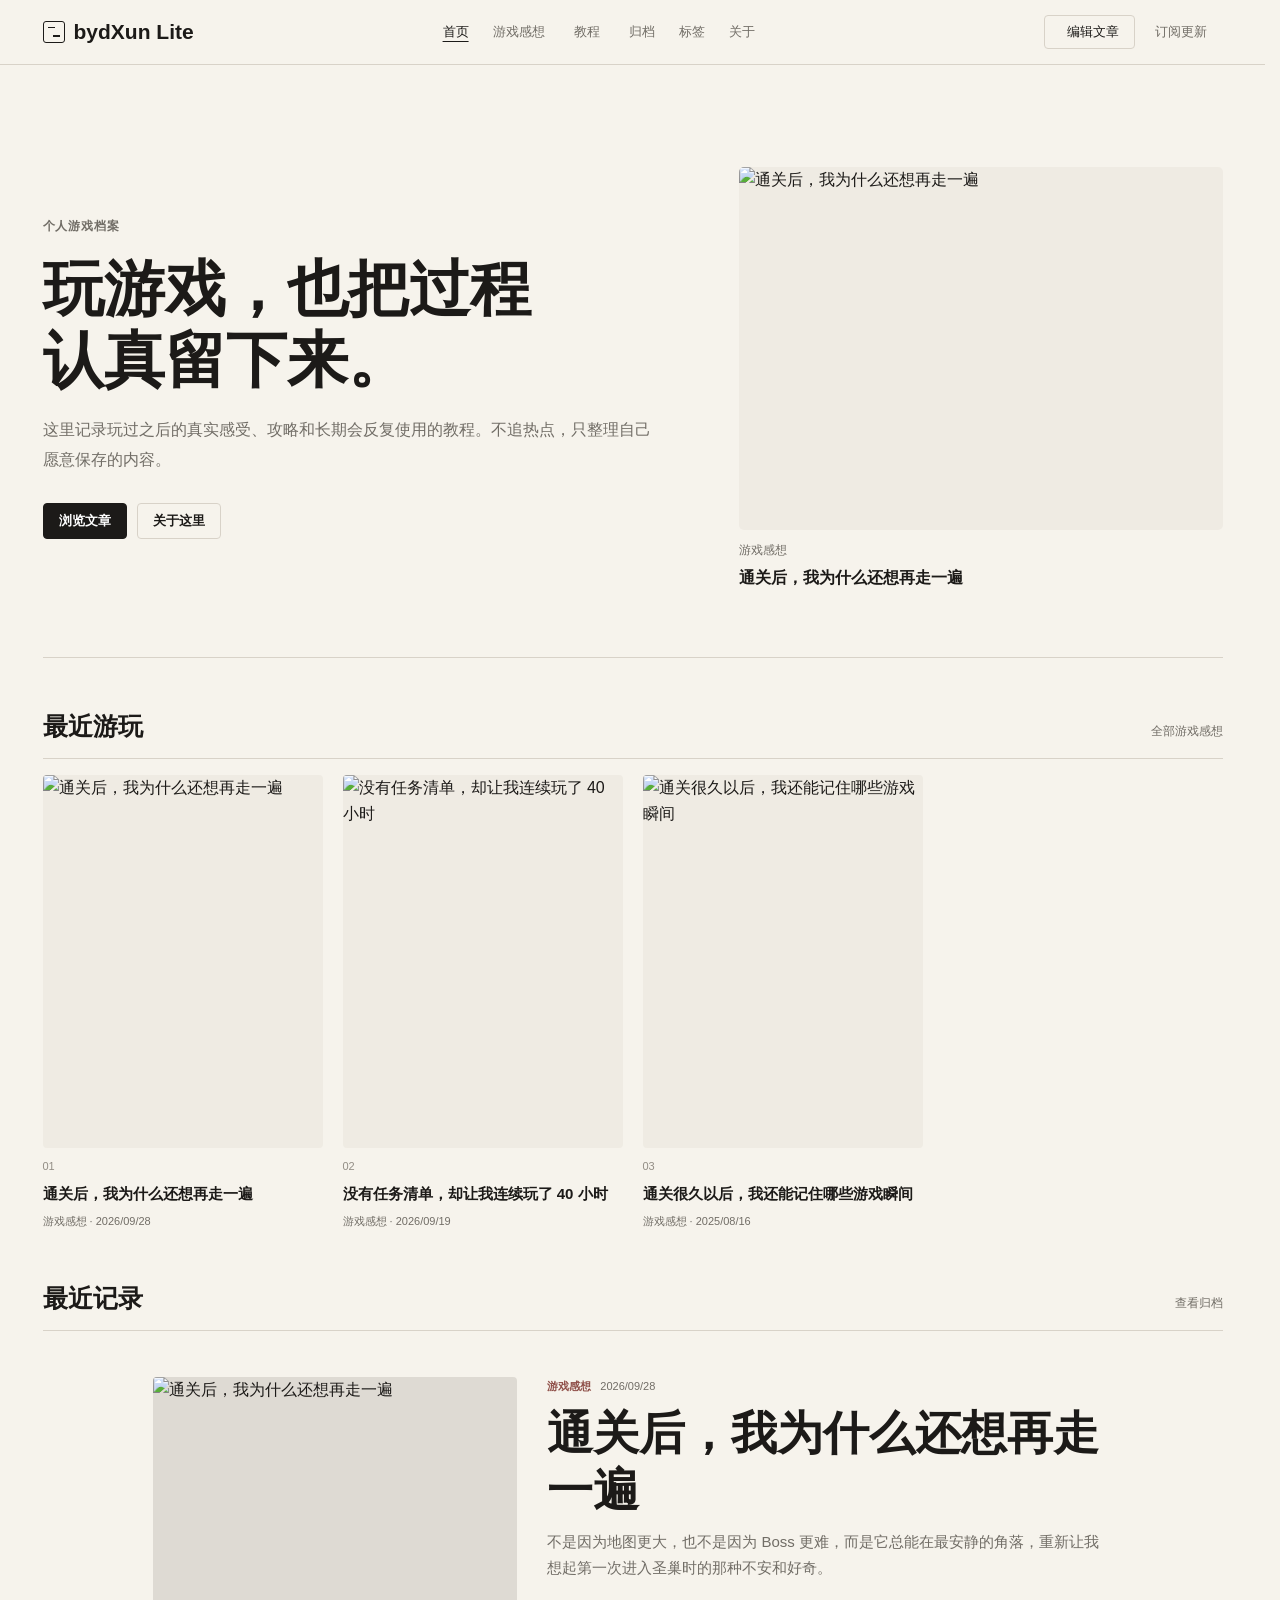
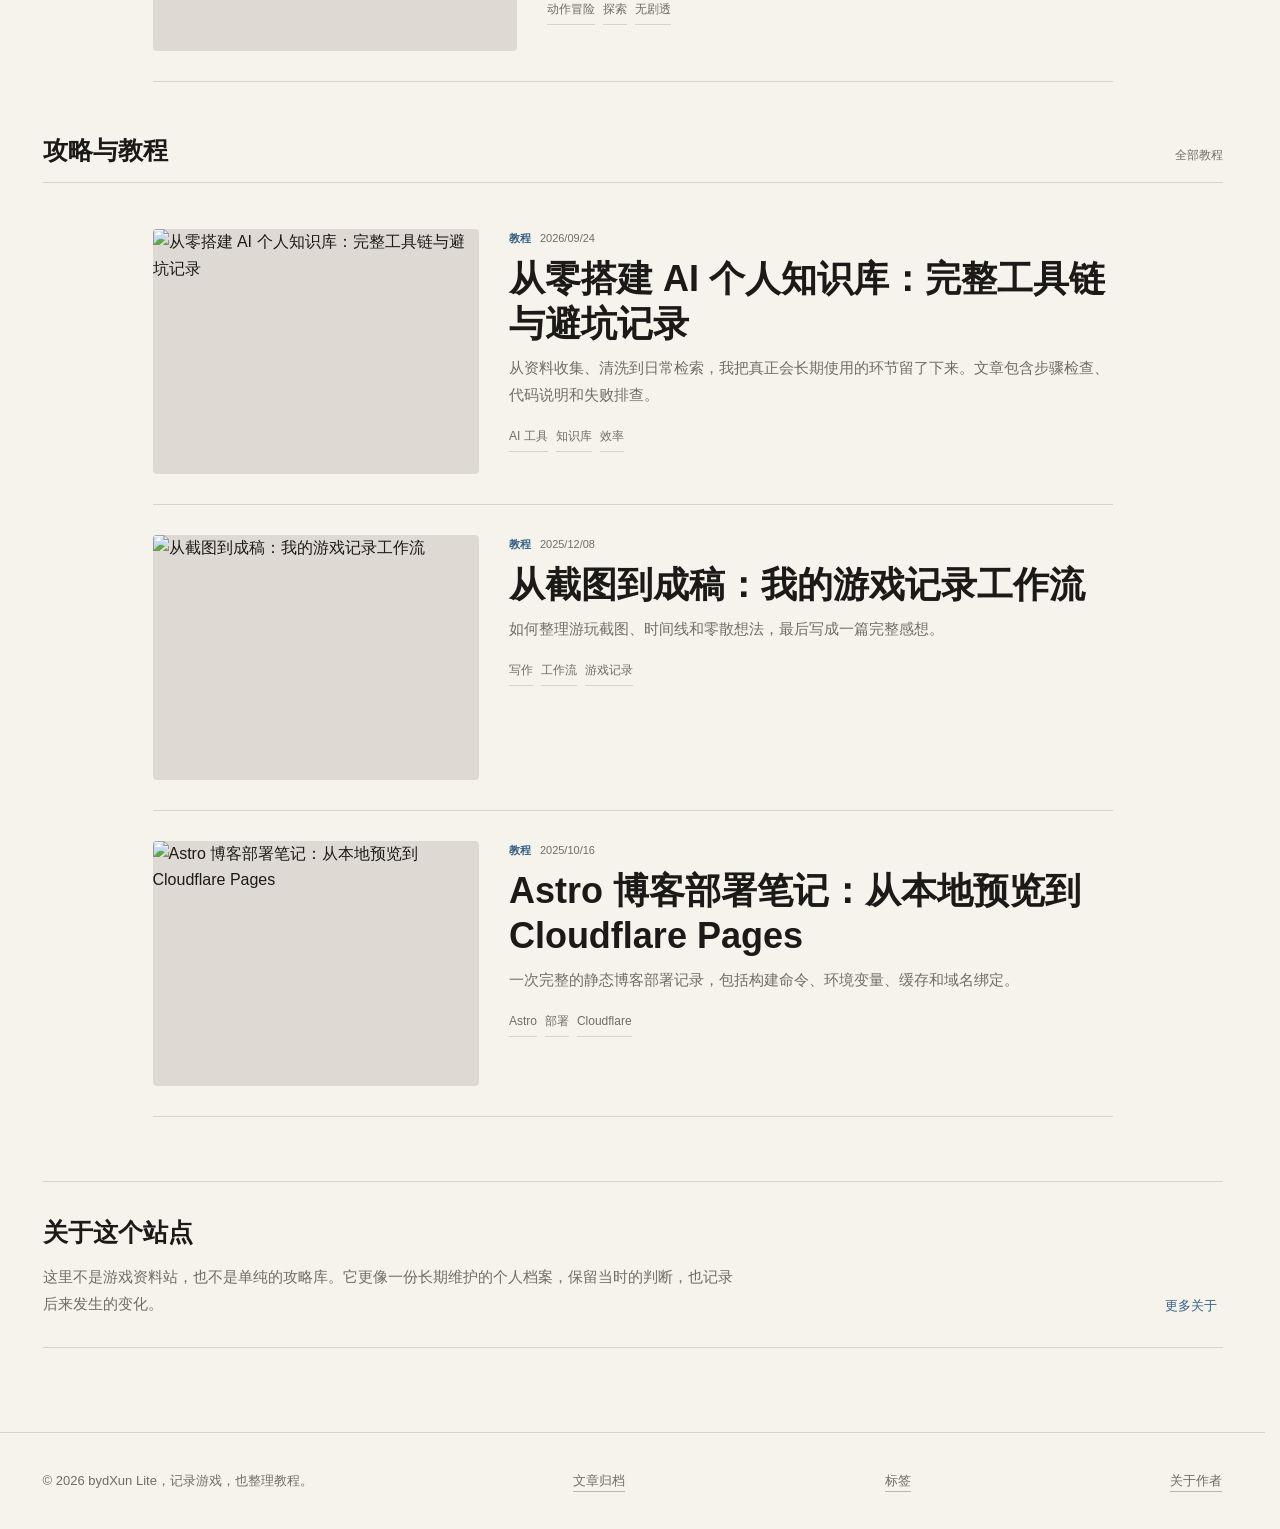
==== commit b82efb11: "发布编辑式视觉重设计与首页文案后台编辑" ====
--- a/erogame-lite/index.html
+++ b/erogame-lite/index.html
@@ -70,31 +70,56 @@
     </div>
   </header>
 
-  <main class="page">
-    <section class="hero">
-      <p class="eyebrow">Game notes & tutorials</p>
-      <h1 class="page-title center">记录游戏，<br>也整理<span class="title-accent">教程</span>。</h1>
-      <p class="page-description center">一个安静的个人博客。写玩过之后的真实感受，也把实践里真正有用的步骤留下来。</p>
-      <div class="hero-actions">
-        <a class="button" href="archive.html">浏览全部文章</a>
-        <a class="button secondary" href="about.html">了解这个博客</a>
+  <main class="page wide-page home-page">
+    <section class="hero hero-editorial" data-home-hero>
+      <div class="hero-copy">
+        <p class="hero-kicker" data-copy-key="hero_kicker">个人游戏档案</p>
+        <h1 class="page-title" data-copy-key="hero_title">玩游戏，也把过程<br>认真留下来。</h1>
+        <p class="page-description" data-copy-key="hero_description">这里记录玩过之后的真实感受、攻略和长期会反复使用的教程。不追热点，只整理自己愿意保存的内容。</p>
+        <div class="hero-actions">
+          <a class="button" href="archive.html">浏览文章</a>
+          <a class="button secondary" href="about.html">关于这里</a>
+        </div>
       </div>
+      <a class="hero-visual" href="archive.html" data-hero-link>
+        <img data-hero-cover src="https://images.unsplash.com/photo-1542751371-adc38448a05e?auto=format&fit=crop&w=1600&q=84" alt="">
+        <span class="hero-visual-caption">
+          <span data-hero-category>游戏感想</span>
+          <strong data-hero-title>最近记录</strong>
+        </span>
+      </a>
     </section>
 
-    <section aria-labelledby="featured-title">
+    <section class="playing-section" aria-labelledby="playing-title">
       <div class="section-head">
-        <h2 id="featured-title">本期推荐</h2>
-        <a href="archive.html">查看归档</a>
+        <h2 id="playing-title" data-copy-key="playing_title">最近游玩</h2>
+        <a href="archive.html?type=game" data-copy-key="playing_link_label">全部游戏感想</a>
       </div>
-      <div class="post-grid" data-home-featured></div>
+      <div class="playing-list" data-home-playing></div>
     </section>
 
-    <section aria-labelledby="latest-title">
+    <section aria-labelledby="recent-title">
       <div class="section-head">
-        <h2 id="latest-title">最新文章</h2>
-        <a href="archive.html">全部文章</a>
+        <h2 id="recent-title" data-copy-key="recent_title">最近记录</h2>
+        <a href="archive.html" data-copy-key="recent_link_label">查看归档</a>
       </div>
-      <div class="post-grid" data-home-latest></div>
+      <div class="post-grid post-grid-editorial" data-home-featured></div>
+    </section>
+
+    <section aria-labelledby="guides-title">
+      <div class="section-head">
+        <h2 id="guides-title" data-copy-key="guides_title">攻略与教程</h2>
+        <a href="archive.html?type=tutorial" data-copy-key="guides_link_label">全部教程</a>
+      </div>
+      <div class="post-grid post-grid-editorial" data-home-latest></div>
+    </section>
+
+    <section class="home-about" aria-labelledby="home-about-title">
+      <div>
+        <h2 id="home-about-title" data-copy-key="about_title">关于这个站点</h2>
+        <p data-copy-key="about_text">这里不是游戏资料站，也不是单纯的攻略库。它更像一份长期维护的个人档案，保留当时的判断，也记录后来发生的变化。</p>
+      </div>
+      <a href="about.html"><span data-copy-key="about_link_label">更多关于</span> <i data-lucide="arrow-right"></i></a>
     </section>
   </main>
 
--- a/erogame-lite/assets/site.css
+++ b/erogame-lite/assets/site.css
@@ -16,15 +16,29 @@
   --wide: min(1180px, calc(100% - 48px));
   --radius: 8px;
   --shadow: 0 16px 40px rgba(20, 20, 20, 0.07);
+  --dur-fast: 150ms;
+  --dur-base: 250ms;
+  --dur-slow: 350ms;
+  --dur-exit: 180ms;
+  --ease-standard: cubic-bezier(0.2, 0, 0, 1);
+  --ease-out: cubic-bezier(0, 0, 0, 1);
+  --ease-in: cubic-bezier(0.3, 0, 1, 1);
+  --ease-emphasized: cubic-bezier(0.16, 1, 0.3, 1);
 }
 
 * {
   box-sizing: border-box;
+}
+
+::selection {
+  color: #fff;
+  background: var(--blue);
 }
 
 html {
   scroll-behavior: smooth;
   scroll-padding-top: 132px;
+  scrollbar-gutter: stable;
 }
 
 body {
@@ -55,6 +69,16 @@
 
 button {
   cursor: pointer;
+}
+
+button:focus-visible,
+a:focus-visible,
+input:focus-visible,
+textarea:focus-visible,
+select:focus-visible,
+[contenteditable="true"]:focus-visible {
+  outline: 2px solid var(--blue);
+  outline-offset: 2px;
 }
 
 img {
@@ -82,7 +106,9 @@
   top: 0;
   z-index: 40;
   background: var(--paper-deep);
-  transition: transform 420ms cubic-bezier(0.22, 1, 0.36, 1), box-shadow 320ms ease;
+  transition:
+    transform var(--dur-base) var(--ease-standard),
+    box-shadow var(--dur-base) var(--ease-standard);
   will-change: transform;
 }
 
@@ -156,6 +182,7 @@
   display: flex;
   flex: 1 1 auto;
   align-items: center;
+  justify-content: center;
   gap: 26px;
   min-width: 0;
 }
@@ -193,7 +220,7 @@
 .nav-menu-button svg {
   width: 14px;
   height: 14px;
-  transition: transform 260ms cubic-bezier(0.22, 1, 0.36, 1);
+  transition: transform var(--dur-base) var(--ease-out);
 }
 
 .nav-item.open .nav-menu-button svg {
@@ -212,12 +239,12 @@
   box-shadow: var(--shadow);
   opacity: 0;
   pointer-events: none;
-  transform: translateY(-10px) scale(0.98);
+  transform: translateY(-8px) scale(0.96);
   transform-origin: top left;
   transition:
-    opacity 240ms ease,
-    transform 320ms cubic-bezier(0.22, 1, 0.36, 1),
-    visibility 240ms ease;
+    opacity var(--dur-exit) var(--ease-in),
+    transform var(--dur-exit) var(--ease-in),
+    visibility var(--dur-exit) var(--ease-standard);
   visibility: hidden;
 }
 
@@ -227,6 +254,10 @@
   opacity: 1;
   pointer-events: auto;
   transform: translateY(0) scale(1);
+  transition:
+    opacity var(--dur-base) var(--ease-out),
+    transform var(--dur-base) var(--ease-emphasized),
+    visibility var(--dur-base) var(--ease-standard);
   visibility: visible;
 }
 
@@ -294,7 +325,10 @@
   background: var(--ink);
   font-size: 14px;
   font-weight: 700;
-  transition: color 180ms ease, background 180ms ease, border-color 180ms ease;
+  transition:
+    color var(--dur-fast) var(--ease-standard),
+    background var(--dur-fast) var(--ease-standard),
+    border-color var(--dur-fast) var(--ease-standard);
 }
 
 .button:hover {
@@ -415,7 +449,7 @@
   inset: 0;
   background: rgba(17, 17, 17, 0.32);
   opacity: 0;
-  transition: opacity 280ms ease;
+  transition: opacity var(--dur-exit) var(--ease-in);
 }
 
 .drawer-panel {
@@ -429,7 +463,7 @@
   background: var(--paper);
   box-shadow: -16px 0 40px rgba(17, 17, 17, 0.12);
   transform: translateX(100%);
-  transition: transform 360ms cubic-bezier(0.22, 1, 0.36, 1);
+  transition: transform var(--dur-exit) var(--ease-in);
 }
 
 .mobile-drawer.open {
@@ -438,10 +472,14 @@
 
 .mobile-drawer.open .drawer-backdrop {
   opacity: 1;
+  transition-duration: var(--dur-base);
+  transition-timing-function: var(--ease-out);
 }
 
 .mobile-drawer.open .drawer-panel {
   transform: translateX(0);
+  transition-duration: var(--dur-base);
+  transition-timing-function: var(--ease-emphasized);
 }
 
 .drawer-head {
@@ -474,7 +512,7 @@
 .drawer-group-button svg {
   width: 17px;
   height: 17px;
-  transition: transform 300ms cubic-bezier(0.22, 1, 0.36, 1);
+  transition: transform var(--dur-base) var(--ease-out);
 }
 
 .drawer-group.open .drawer-group-button svg {
@@ -484,11 +522,13 @@
 .drawer-submenu {
   display: grid;
   grid-template-rows: 0fr;
-  transition: grid-template-rows 360ms cubic-bezier(0.22, 1, 0.36, 1);
+  transition: grid-template-rows var(--dur-exit) var(--ease-in);
 }
 
 .drawer-group.open .drawer-submenu {
   grid-template-rows: 1fr;
+  transition-duration: var(--dur-base);
+  transition-timing-function: var(--ease-emphasized);
 }
 
 .drawer-submenu > div {
@@ -510,6 +550,21 @@
   width: var(--reading);
   margin: 0 auto;
   padding: 64px 0 96px;
+}
+
+@keyframes page-reveal {
+  from {
+    opacity: 0;
+    transform: translateY(6px);
+  }
+  to {
+    opacity: 1;
+    transform: translateY(0);
+  }
+}
+
+.page > * {
+  animation: page-reveal var(--dur-base) var(--ease-out) both;
 }
 
 .page.wide-page {
@@ -537,6 +592,7 @@
   font-weight: 700;
   line-height: 1.08;
   letter-spacing: 0;
+  text-wrap: balance;
 }
 
 .page-title.center {
@@ -606,22 +662,24 @@
 
 .post-grid {
   display: grid;
-  grid-template-columns: repeat(2, minmax(0, 1fr));
-  gap: 22px;
+  grid-template-columns: minmax(0, 1fr);
+  gap: 0;
 }
 
 .post-card {
+  display: grid;
+  grid-template-columns: minmax(230px, 40%) minmax(0, 1fr);
+  align-items: start;
+  gap: 28px;
   min-width: 0;
-  padding-bottom: 20px;
+  padding: 32px 0;
   border-bottom: 1px solid var(--line);
+  transition: border-color var(--dur-fast) var(--ease-standard);
 }
 
 .post-card.featured {
-  grid-column: 1 / -1;
-  display: grid;
-  grid-template-columns: minmax(0, 1.05fr) minmax(280px, 0.95fr);
-  gap: 28px;
-  align-items: center;
+  grid-column: auto;
+  grid-template-columns: minmax(250px, 43%) minmax(0, 1fr);
 }
 
 .post-cover {
@@ -634,17 +692,27 @@
 .post-cover img {
   display: block;
   width: 100%;
-  aspect-ratio: 16 / 10;
+  aspect-ratio: 4 / 3;
   object-fit: cover;
-  transition: transform 500ms cubic-bezier(0.22, 1, 0.36, 1);
+  transition: transform var(--dur-base) var(--ease-out);
+  animation: image-fade-in var(--dur-slow) var(--ease-out) both;
 }
 
 .post-cover:hover img {
-  transform: scale(1.025);
+  transform: scale(1.02);
+}
+
+@keyframes image-fade-in {
+  from {
+    opacity: 0.68;
+  }
+  to {
+    opacity: 1;
+  }
 }
 
 .post-card:not(.featured) .post-cover {
-  margin-bottom: 18px;
+  margin-bottom: 0;
 }
 
 .post-meta,
@@ -679,18 +747,21 @@
 .post-title {
   margin: 10px 0 0;
   font-family: var(--font-sans);
-  font-size: 29px;
+  font-size: clamp(32px, 3.1vw, 40px);
   font-weight: 700;
-  line-height: 1.28;
+  line-height: 1.24;
   letter-spacing: 0;
 }
 
 .post-card.featured .post-title {
-  font-size: clamp(34px, 4vw, 52px);
+  font-size: clamp(36px, 4vw, 52px);
 }
 
 .post-title a:hover {
   color: var(--blue);
+  text-decoration: underline;
+  text-decoration-thickness: 1px;
+  text-underline-offset: 4px;
 }
 
 .post-summary {
@@ -714,6 +785,9 @@
   color: #625e59;
   font-size: 12px;
   background: transparent;
+  transition:
+    color var(--dur-fast) var(--ease-standard),
+    border-color var(--dur-fast) var(--ease-standard);
 }
 
 .tag-list a:hover,
@@ -977,9 +1051,22 @@
 }
 
 .article-body h2 {
+  position: relative;
   margin: 52px 0 20px;
+  padding-left: 15px;
   font-size: 32px;
   line-height: 1.25;
+}
+
+.article-body h2::before {
+  position: absolute;
+  top: 0.2em;
+  bottom: 0.2em;
+  left: 0;
+  width: 3px;
+  border-radius: 99px;
+  background: var(--ink);
+  content: "";
 }
 
 .article-body h3 {
@@ -996,6 +1083,7 @@
   font-family: var(--font-sans);
   font-size: 20px;
   line-height: 1.75;
+  transition: border-color var(--dur-exit) var(--ease-standard);
 }
 
 .article-body ul,
@@ -1036,6 +1124,7 @@
   background: var(--blue-soft);
   font-size: 14px;
   line-height: 1.75;
+  box-shadow: inset 0 0 0 1px rgba(255, 255, 255, 0.38);
 }
 
 .callout.warning {
@@ -1050,6 +1139,7 @@
   border: 1px solid var(--line-soft);
   border-radius: var(--radius);
   background: rgba(255, 255, 255, 0.5);
+  box-shadow: inset 0 0 0 1px rgba(255, 255, 255, 0.42);
 }
 
 .key-points h3 {
@@ -1079,6 +1169,10 @@
   color: #55514c;
   background: transparent;
   font-size: 13px;
+  transition:
+    color var(--dur-fast) var(--ease-standard),
+    background var(--dur-fast) var(--ease-standard),
+    border-color var(--dur-fast) var(--ease-standard);
 }
 
 .article-action:hover,
@@ -1097,6 +1191,19 @@
   margin-top: 62px;
   padding-top: 28px;
   border-top: 1px solid var(--line);
+}
+
+.article-browse-all {
+  display: flex;
+  justify-content: center;
+  margin-top: 42px;
+  padding: 28px 0;
+  border-top: 1px solid var(--line);
+  border-bottom: 1px solid var(--line);
+}
+
+.article-browse-all .button {
+  min-width: 160px;
 }
 
 .article-pagination {
@@ -1149,7 +1256,23 @@
   opacity: 0;
   pointer-events: none;
   transform: translate(22px, -50%);
-  transition: opacity 380ms ease, transform 420ms cubic-bezier(0.22, 1, 0.36, 1);
+  transition:
+    opacity var(--dur-slow) var(--ease-standard),
+    transform var(--dur-slow) var(--ease-emphasized);
+}
+
+@media (hover: hover) {
+  .post-card:hover {
+    border-color: #b9b3aa;
+  }
+
+  .article-pagination a,
+  .load-more {
+    transition:
+      color var(--dur-fast) var(--ease-standard),
+      background var(--dur-fast) var(--ease-standard),
+      border-color var(--dur-fast) var(--ease-standard);
+  }
 }
 
 .floating-guide.visible {
@@ -1175,7 +1298,9 @@
   background: transparent;
   content: "";
   transform: translateY(-50%);
-  transition: width 280ms ease, background 280ms ease;
+  transition:
+    width var(--dur-base) var(--ease-out),
+    background var(--dur-base) var(--ease-out);
 }
 
 .floating-guide a:hover,
@@ -1327,12 +1452,14 @@
   background: rgba(17, 17, 17, 0.35);
   opacity: 0;
   pointer-events: none;
-  transition: opacity 260ms ease;
+  transition: opacity var(--dur-exit) var(--ease-in);
 }
 
 .modal.open {
   opacity: 1;
   pointer-events: auto;
+  transition-duration: var(--dur-base);
+  transition-timing-function: var(--ease-out);
 }
 
 .modal-card {
@@ -1343,11 +1470,13 @@
   background: var(--paper);
   box-shadow: 0 26px 80px rgba(17, 17, 17, 0.18);
   transform: translateY(16px) scale(0.98);
-  transition: transform 340ms cubic-bezier(0.22, 1, 0.36, 1);
+  transition: transform var(--dur-exit) var(--ease-in);
 }
 
 .modal.open .modal-card {
   transform: translateY(0) scale(1);
+  transition-duration: var(--dur-base);
+  transition-timing-function: var(--ease-emphasized);
 }
 
 .modal-head {
@@ -1405,12 +1534,16 @@
   opacity: 0;
   pointer-events: none;
   transform: translateY(12px);
-  transition: opacity 240ms ease, transform 320ms cubic-bezier(0.22, 1, 0.36, 1);
+  transition:
+    opacity var(--dur-base) var(--ease-in),
+    transform var(--dur-base) var(--ease-in);
 }
 
 .toast.show {
   opacity: 1;
   transform: translateY(0);
+  transition-duration: var(--dur-slow);
+  transition-timing-function: var(--ease-out);
 }
 
 @media (max-width: 1060px) {
@@ -1463,6 +1596,16 @@
   .post-card.featured {
     grid-template-columns: 1fr;
   }
+
+  .post-card {
+    grid-template-columns: 1fr;
+    gap: 16px;
+    padding: 27px 0;
+  }
+
+  .post-card:not(.featured) .post-cover {
+    margin-bottom: 0;
+  }
 }
 
 @media (max-width: 760px) {
@@ -1489,6 +1632,15 @@
     font-size: 13px;
   }
 
+  .admin-entry {
+    min-width: 36px;
+    padding: 0 10px;
+  }
+
+  .admin-entry span {
+    display: none;
+  }
+
   .page {
     padding: 44px 0 72px;
   }
@@ -1508,6 +1660,10 @@
 
   .post-card.featured .post-title {
     font-size: 31px;
+  }
+
+  .post-title {
+    font-size: 29px;
   }
 
   .article-row {
@@ -1540,6 +1696,668 @@
     flex-direction: column;
     gap: 8px;
     padding: 24px 0;
+  }
+}
+
+@media (max-width: 520px) {
+  .header-subscribe {
+    display: none;
+  }
+}
+
+/* Editorial game archive */
+:root {
+  --paper: #f6f3ec;
+  --paper-deep: #efebe3;
+  --surface: #fbf9f5;
+  --ink: #1c1a18;
+  --muted: #716d66;
+  --soft: #928d85;
+  --line: #d8d2c8;
+  --line-soft: #e5e0d7;
+  --blue: #355f85;
+  --blue-soft: #e9eef3;
+  --red: #8f4f48;
+  --red-soft: #f3ebe9;
+  --radius: 6px;
+  --shadow: none;
+  --reading: min(760px, calc(100% - 48px));
+  --wide: min(1180px, calc(100% - 48px));
+}
+
+body {
+  background: var(--paper);
+  letter-spacing: 0;
+}
+
+.top-shell {
+  border-bottom: 1px solid var(--line);
+  background: var(--paper);
+}
+
+.header-inner {
+  min-height: 64px;
+  gap: 32px;
+}
+
+.brand {
+  gap: 9px;
+  font-size: 21px;
+  font-weight: 650;
+}
+
+.brand-mark {
+  width: 22px;
+  height: 22px;
+  border: 1.5px solid var(--ink);
+  border-radius: 3px;
+  background: transparent;
+  transform: none;
+}
+
+.brand-mark::before,
+.brand-mark::after {
+  width: 7px;
+  height: 1.5px;
+  border-radius: 0;
+  background: var(--ink);
+}
+
+.brand-mark::before {
+  top: 5px;
+  left: 4px;
+}
+
+.brand-mark::after {
+  right: 4px;
+  bottom: 5px;
+}
+
+.main-nav {
+  justify-content: center;
+  gap: 24px;
+}
+
+.nav-link,
+.nav-menu-button {
+  padding: 21px 0;
+  color: var(--muted);
+  font-size: 13px;
+}
+
+.nav-link.active,
+.nav-item.open > .nav-menu-button {
+  color: var(--ink);
+}
+
+.header-actions {
+  gap: 4px;
+}
+
+.icon-button {
+  color: var(--muted);
+}
+
+.icon-button:hover {
+  color: var(--ink);
+  background: transparent;
+}
+
+.button {
+  min-height: 36px;
+  padding: 0 15px;
+  border-color: var(--ink);
+  border-radius: 4px;
+  background: var(--ink);
+  font-size: 13px;
+  font-weight: 600;
+}
+
+.button.secondary {
+  border-color: var(--line);
+  color: var(--ink);
+  background: transparent;
+}
+
+.button.secondary:hover {
+  border-color: var(--ink);
+  color: #fff;
+  background: var(--ink);
+}
+
+.header-subscribe,
+.admin-entry {
+  min-height: 34px;
+  border-color: transparent;
+  color: var(--muted);
+  background: transparent;
+  font-weight: 500;
+}
+
+.header-subscribe:hover,
+.admin-entry:hover {
+  border-color: transparent;
+  color: var(--ink);
+  background: transparent;
+  text-decoration: underline;
+  text-underline-offset: 4px;
+}
+
+.submenu {
+  border-radius: 4px;
+  background: var(--paper);
+  box-shadow: none;
+}
+
+.submenu a {
+  border-radius: 3px;
+}
+
+.page {
+  padding: 50px 0 84px;
+}
+
+.page.wide-page,
+.home-page {
+  width: var(--wide);
+}
+
+.page-header {
+  padding-bottom: 30px;
+}
+
+.eyebrow {
+  display: none;
+}
+
+.page-title {
+  max-width: 780px;
+  font-size: clamp(38px, 4.4vw, 56px);
+  font-weight: 680;
+  line-height: 1.16;
+}
+
+.title-accent {
+  color: inherit;
+}
+
+.page-description {
+  max-width: 620px;
+  color: var(--muted);
+  font-size: 15px;
+  line-height: 1.85;
+}
+
+@keyframes page-reveal {
+  from {
+    opacity: 0;
+  }
+  to {
+    opacity: 1;
+  }
+}
+
+.page > * {
+  animation-duration: 200ms;
+}
+
+.hero-editorial {
+  display: grid;
+  grid-template-columns: minmax(0, 1.05fr) minmax(300px, 0.82fr);
+  gap: clamp(42px, 6vw, 84px);
+  align-items: center;
+  padding: 52px 0 68px;
+  border-bottom: 1px solid var(--line);
+  text-align: left;
+}
+
+.hero-kicker {
+  margin: 0 0 16px;
+  color: var(--muted);
+  font-size: 12px;
+  font-weight: 600;
+  letter-spacing: 0.08em;
+}
+
+.hero-editorial .page-title {
+  max-width: 650px;
+  font-size: clamp(40px, 4.8vw, 62px);
+}
+
+.hero-editorial .page-description {
+  margin-top: 20px;
+}
+
+.hero-editorial .hero-actions {
+  justify-content: flex-start;
+  margin-top: 28px;
+}
+
+.hero-visual {
+  display: block;
+  min-width: 0;
+  color: inherit;
+}
+
+.hero-visual img {
+  display: block;
+  width: 100%;
+  aspect-ratio: 4 / 3;
+  object-fit: cover;
+  border-radius: 5px;
+  background: var(--paper-deep);
+}
+
+.hero-visual-caption {
+  display: grid;
+  gap: 5px;
+  padding-top: 11px;
+}
+
+.hero-visual-caption span {
+  color: var(--muted);
+  font-size: 12px;
+}
+
+.hero-visual-caption strong {
+  font-size: 16px;
+  font-weight: 600;
+  line-height: 1.45;
+}
+
+.hero-visual:hover strong {
+  color: var(--blue);
+}
+
+.section-head {
+  align-items: baseline;
+  margin: 48px 0 16px;
+  padding-bottom: 11px;
+}
+
+.section-head h2 {
+  font-size: 25px;
+  font-weight: 650;
+}
+
+.section-head a {
+  color: var(--muted);
+  font-size: 12px;
+}
+
+.playing-list {
+  display: grid;
+  grid-template-columns: repeat(4, minmax(0, 1fr));
+  gap: 20px;
+}
+
+.playing-item {
+  display: grid;
+  min-width: 0;
+  gap: 7px;
+}
+
+.playing-cover {
+  display: block;
+  overflow: hidden;
+  border-radius: 4px;
+  background: var(--paper-deep);
+}
+
+.playing-cover img {
+  display: block;
+  width: 100%;
+  aspect-ratio: 3 / 4;
+  object-fit: cover;
+  transition: transform var(--dur-base) var(--ease-out);
+}
+
+.playing-item:hover .playing-cover img {
+  transform: scale(1.012);
+}
+
+.playing-index {
+  margin-top: 2px;
+  color: var(--soft);
+  font-size: 11px;
+  font-variant-numeric: tabular-nums;
+}
+
+.playing-item strong {
+  display: -webkit-box;
+  overflow: hidden;
+  font-size: 15px;
+  font-weight: 600;
+  line-height: 1.5;
+  -webkit-box-orient: vertical;
+  -webkit-line-clamp: 2;
+}
+
+.playing-item small {
+  overflow: hidden;
+  color: var(--muted);
+  font-size: 11px;
+  text-overflow: ellipsis;
+  white-space: nowrap;
+}
+
+.post-grid-editorial {
+  max-width: 960px;
+  margin: 0 auto;
+}
+
+.post-card {
+  grid-template-columns: minmax(220px, 34%) minmax(0, 1fr);
+  gap: 30px;
+  padding: 30px 0;
+}
+
+.post-card.featured {
+  grid-template-columns: minmax(260px, 38%) minmax(0, 1fr);
+}
+
+.post-cover {
+  border-radius: 4px;
+}
+
+.post-cover img {
+  border-radius: 0;
+}
+
+.post-cover:hover img {
+  transform: scale(1.012);
+}
+
+.post-title {
+  margin-top: 9px;
+  font-size: clamp(28px, 3vw, 36px);
+  font-weight: 650;
+  line-height: 1.25;
+}
+
+.post-card.featured .post-title {
+  font-size: clamp(34px, 4vw, 46px);
+}
+
+.post-summary {
+  margin-top: 9px;
+  color: var(--muted);
+  font-size: 15px;
+  line-height: 1.75;
+}
+
+.post-meta,
+.article-meta,
+.archive-facts {
+  color: var(--muted);
+  font-size: 11px;
+}
+
+.tag-list a,
+.tag-pill {
+  border-bottom-color: var(--line);
+  color: var(--muted);
+}
+
+.home-about {
+  display: grid;
+  grid-template-columns: minmax(0, 1fr) auto;
+  gap: 40px;
+  align-items: end;
+  margin-top: 64px;
+  padding: 30px 0;
+  border-top: 1px solid var(--line);
+  border-bottom: 1px solid var(--line);
+}
+
+.home-about h2 {
+  margin: 0 0 10px;
+  font-size: 25px;
+  font-weight: 650;
+}
+
+.home-about p {
+  max-width: 690px;
+  margin: 0;
+  color: var(--muted);
+  font-size: 15px;
+  line-height: 1.8;
+}
+
+.home-about > a {
+  display: inline-flex;
+  align-items: center;
+  gap: 6px;
+  color: var(--blue);
+  font-size: 13px;
+}
+
+.home-about svg {
+  width: 15px;
+  height: 15px;
+}
+
+.article-title {
+  font-size: clamp(38px, 4.4vw, 56px);
+  font-weight: 680;
+  line-height: 1.18;
+}
+
+.article-summary {
+  color: var(--muted);
+  font-size: 16px;
+}
+
+.article-cover {
+  border-radius: 4px;
+}
+
+.article-cover img {
+  border-radius: 0;
+}
+
+.article-body {
+  width: min(720px, 100%);
+  margin: 0 auto;
+  padding-top: 38px;
+  font-size: 17px;
+  line-height: 1.92;
+}
+
+.article-body h2 {
+  padding-left: 12px;
+  font-size: 29px;
+}
+
+.article-body h2::before {
+  width: 2px;
+  background: var(--blue);
+}
+
+.article-body h3 {
+  font-size: 21px;
+}
+
+.article-body blockquote {
+  border-left-color: var(--line);
+}
+
+.callout,
+.key-points {
+  border-radius: 4px;
+  box-shadow: none;
+}
+
+.key-points {
+  padding-left: 20px;
+  border-left: 2px solid var(--line);
+  border-right: 0;
+  border-top: 0;
+  border-bottom: 0;
+  background: transparent;
+}
+
+.about-grid {
+  grid-template-columns: minmax(0, 1fr) 230px;
+  gap: 56px;
+}
+
+.about-copy h2 {
+  font-family: var(--font-sans);
+  font-size: 24px;
+  font-weight: 650;
+}
+
+.about-side {
+  padding: 0 0 0 24px;
+  border: 0;
+  border-left: 1px solid var(--line);
+  border-radius: 0;
+  background: transparent;
+}
+
+.about-side h2 {
+  font-weight: 650;
+}
+
+.filter-chip {
+  border-radius: 4px;
+  background: transparent;
+}
+
+.filter-chip:hover,
+.filter-chip.active {
+  border-color: var(--blue);
+  color: var(--blue);
+  background: transparent;
+}
+
+.search-field {
+  border-color: var(--line);
+  border-radius: 4px;
+  background: rgba(255, 255, 255, 0.25);
+}
+
+.search-field:focus-within {
+  border-color: var(--ink);
+  box-shadow: none;
+}
+
+.state-box {
+  margin-top: 28px;
+  padding: 20px 0 20px 20px;
+  border: 0;
+  border-left: 2px solid var(--line);
+  border-radius: 0;
+  background: transparent;
+  text-align: left;
+}
+
+.state-box svg {
+  margin: 0 0 8px;
+}
+
+.state-box h2 {
+  font-size: 21px;
+  font-weight: 650;
+}
+
+.article-browse-all {
+  border-color: var(--line);
+}
+
+.site-footer {
+  background: transparent;
+}
+
+.footer-inner {
+  justify-content: space-between;
+  min-height: 96px;
+  color: var(--muted);
+  text-align: left;
+}
+
+.floating-guide {
+  border-radius: 4px;
+  background: var(--paper);
+  box-shadow: none;
+}
+
+@media (max-width: 960px) {
+  .hero-editorial {
+    grid-template-columns: 1fr;
+    gap: 30px;
+    padding: 38px 0 52px;
+  }
+
+  .hero-visual {
+    max-width: 620px;
+  }
+
+  .playing-list {
+    grid-template-columns: repeat(2, minmax(0, 1fr));
+    gap: 22px;
+  }
+
+  .post-card,
+  .post-card.featured {
+    grid-template-columns: 1fr;
+    gap: 18px;
+  }
+
+  .post-cover img {
+    aspect-ratio: 16 / 10;
+  }
+
+  .home-about {
+    grid-template-columns: 1fr;
+    gap: 18px;
+  }
+}
+
+@media (max-width: 760px) {
+  .page {
+    padding: 38px 0 64px;
+  }
+
+  .page-title,
+  .hero-editorial .page-title,
+  .article-title {
+    font-size: 36px;
+  }
+
+  .hero-kicker {
+    margin-bottom: 12px;
+  }
+
+  .playing-item strong {
+    font-size: 14px;
+  }
+
+  .post-title,
+  .post-card.featured .post-title {
+    font-size: 29px;
+  }
+
+  .footer-inner {
+    align-items: flex-start;
+    text-align: left;
+  }
+}
+
+@media (max-width: 520px) {
+  .playing-list {
+    gap: 16px;
+  }
+
+  .playing-item small {
+    white-space: normal;
+  }
+}
+
+@media (max-width: 820px) {
+  .header-actions .mobile-menu-button {
+    display: grid;
   }
 }
 
